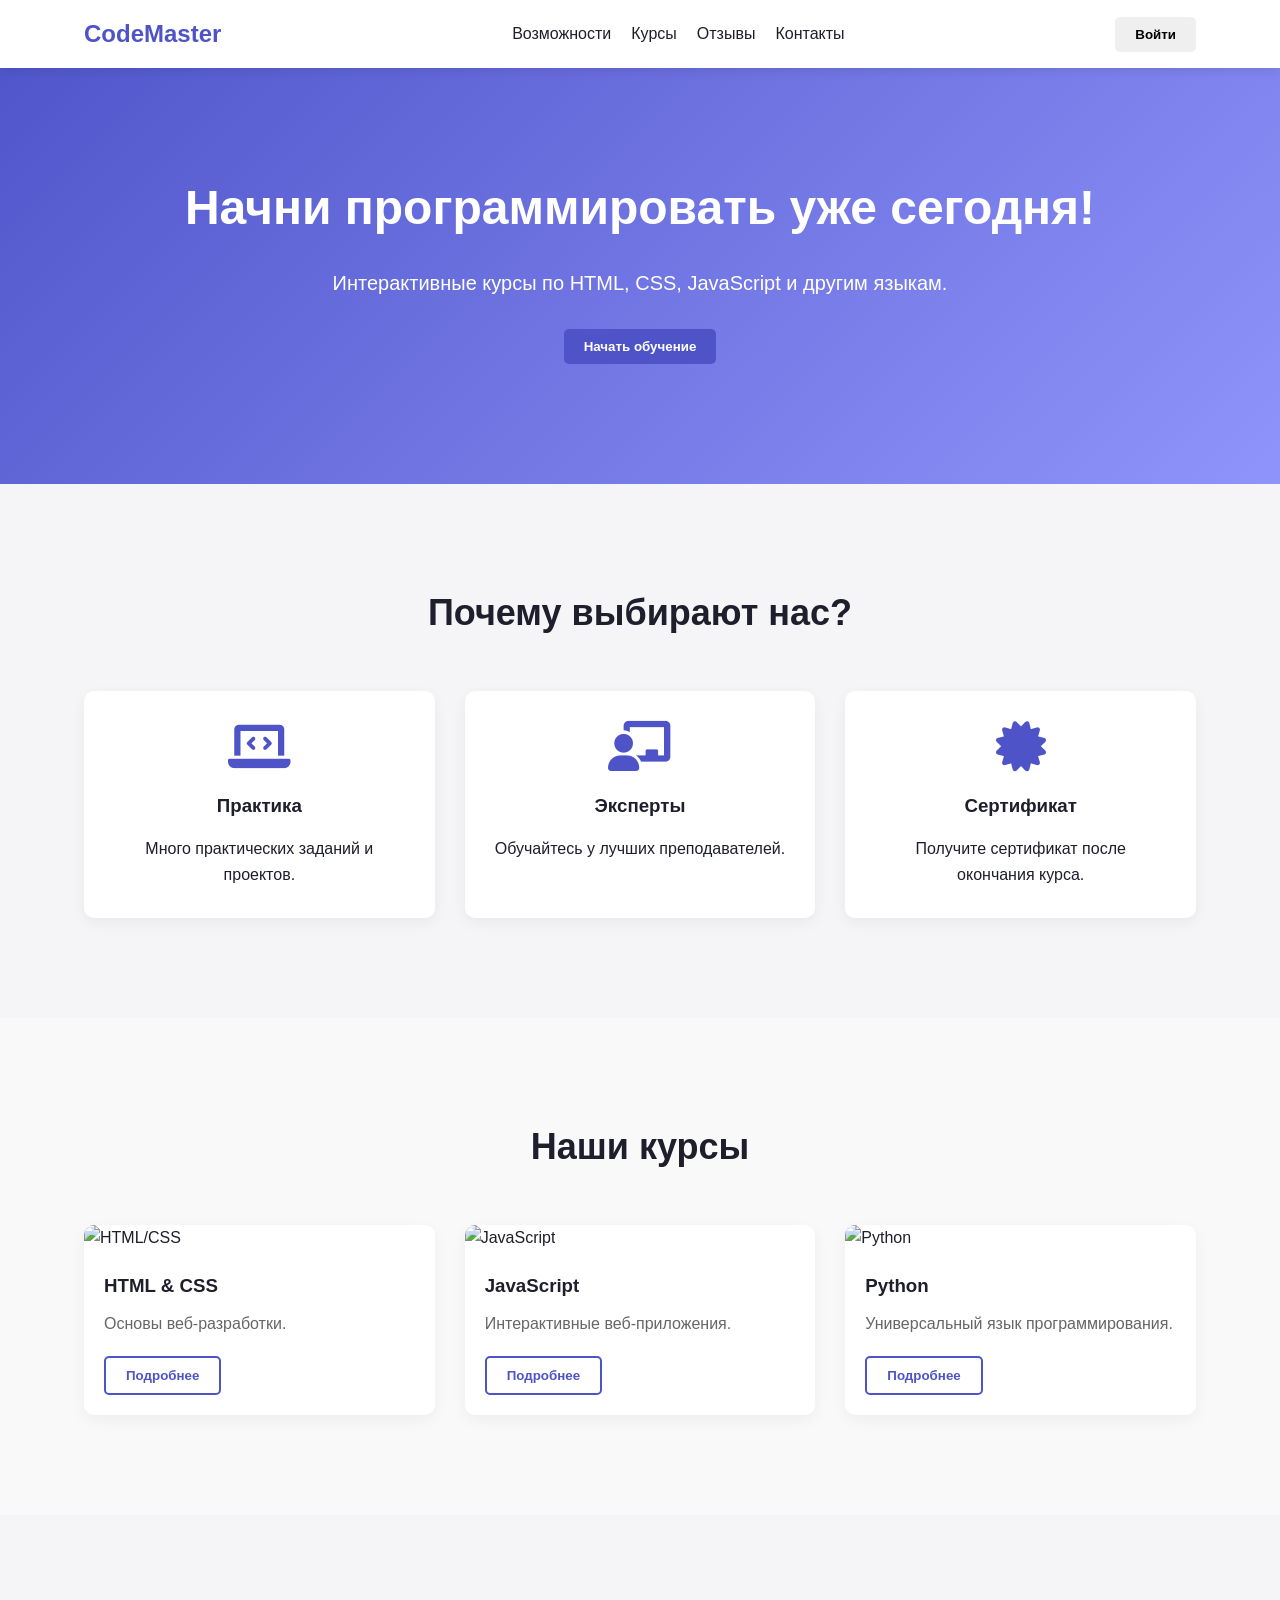
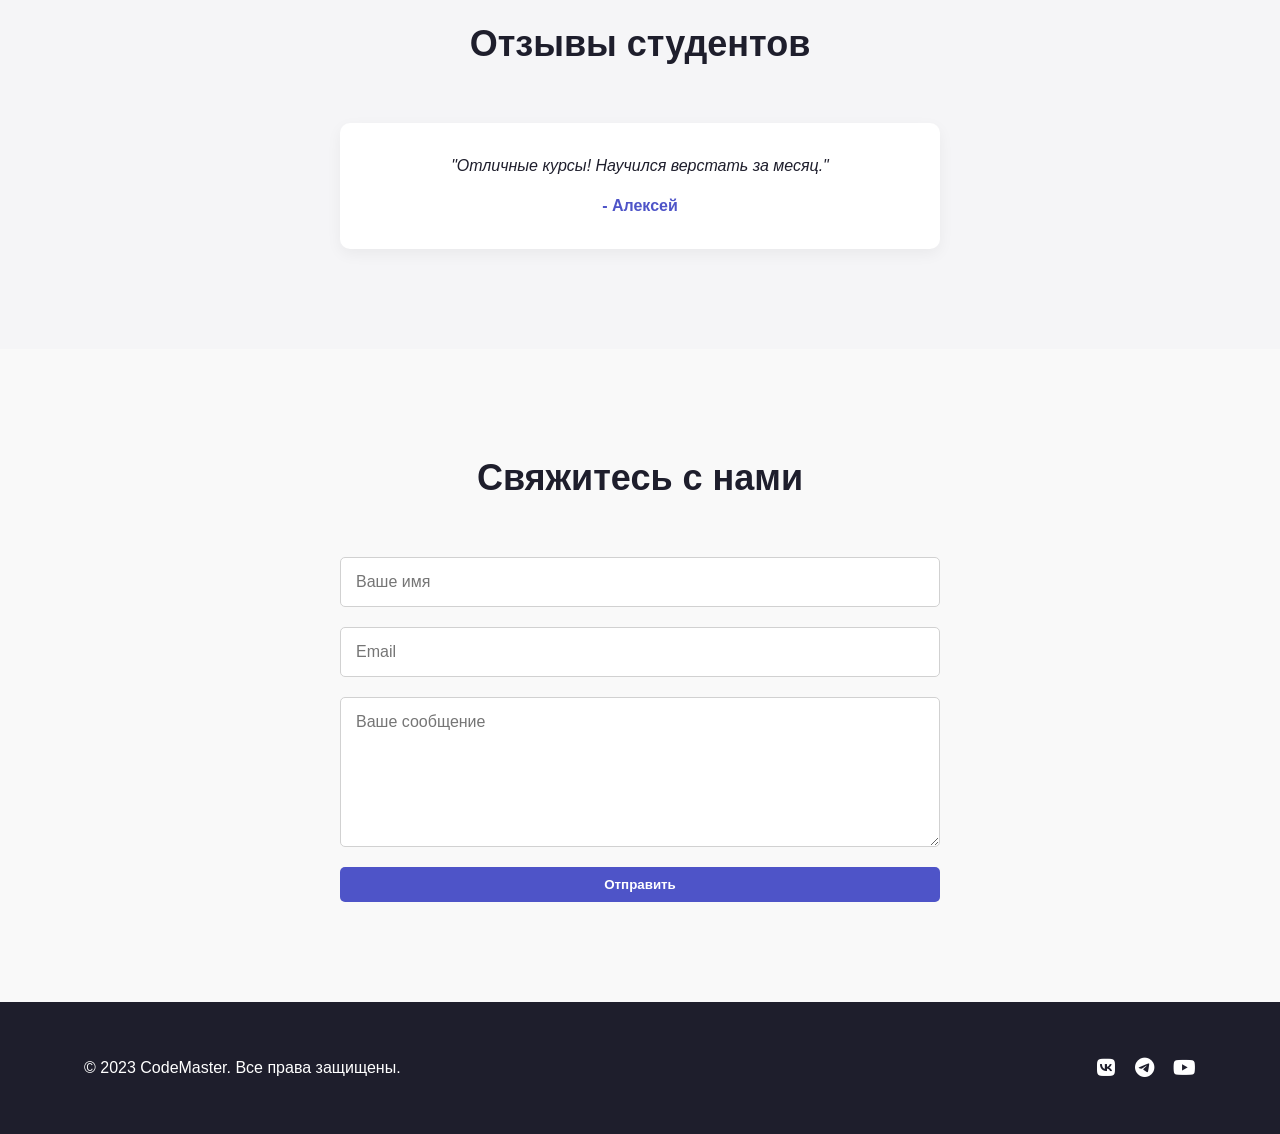
==== index.html @ cb409fe2 "commit" ====
<!DOCTYPE html>
<html lang="ru">
<head>
    <meta charset="UTF-8">
    <meta name="viewport" content="width=device-width, initial-scale=1.0">
    <title>CodeMaster - Изучай программирование легко</title>
    <link rel="stylesheet" href="style.css">
    <link rel="stylesheet" href="https://cdnjs.cloudflare.com/ajax/libs/font-awesome/6.0.0-beta3/css/all.min.css">
</head>
<body>
    <header>
        <div class="container">
            <div class="logo">CodeMaster</div>
            <nav>
                <ul>
                    <li><a href="#features">Возможности</a></li>
                    <li><a href="#courses">Курсы</a></li>
                    <li><a href="#reviews">Отзывы</a></li>
                    <li><a href="#contact">Контакты</a></li>
                </ul>
            </nav>
            <button class="btn">Войти</button>
        </div>
    </header>

    <section class="hero">
        <div class="container">
            <h1>Начни программировать уже сегодня!</h1>
            <p>Интерактивные курсы по HTML, CSS, JavaScript и другим языкам.</p>
            <button class="btn btn-primary">Начать обучение</button>
        </div>
    </section>

    <section id="features" class="features">
        <div class="container">
            <h2>Почему выбирают нас?</h2>
            <div class="features-grid">
                <div class="feature">
                    <i class="fas fa-laptop-code"></i>
                    <h3>Практика</h3>
                    <p>Много практических заданий и проектов.</p>
                </div>
                <div class="feature">
                    <i class="fas fa-chalkboard-teacher"></i>
                    <h3>Эксперты</h3>
                    <p>Обучайтесь у лучших преподавателей.</p>
                </div>
                <div class="feature">
                    <i class="fas fa-certificate"></i>
                    <h3>Сертификат</h3>
                    <p>Получите сертификат после окончания курса.</p>
                </div>
            </div>
        </div>
    </section>

    <section id="courses" class="courses">
        <div class="container">
            <h2>Наши курсы</h2>
            <div class="course-grid">
                <div class="course-card">
                    <img src="https://via.placeholder.com/300x200" alt="HTML/CSS">
                    <h3>HTML & CSS</h3>
                    <p>Основы веб-разработки.</p>
                    <button class="btn btn-outline">Подробнее</button>
                </div>
                <div class="course-card">
                    <img src="https://via.placeholder.com/300x200" alt="JavaScript">
                    <h3>JavaScript</h3>
                    <p>Интерактивные веб-приложения.</p>
                    <button class="btn btn-outline">Подробнее</button>
                </div>
                <div class="course-card">
                    <img src="https://via.placeholder.com/300x200" alt="Python">
                    <h3>Python</h3>
                    <p>Универсальный язык программирования.</p>
                    <button class="btn btn-outline">Подробнее</button>
                </div>
            </div>
        </div>
    </section>

    <section id="reviews" class="reviews">
        <div class="container">
            <h2>Отзывы студентов</h2>
            <div class="review-slider">
                <div class="review">
                    <p>"Отличные курсы! Научился верстать за месяц."</p>
                    <span>- Алексей</span>
                </div>
                <div class="review">
                    <p>"JavaScript объясняют очень понятно. Рекомендую!"</p>
                    <span>- Мария</span>
                </div>
            </div>
        </div>
    </section>

    <section id="contact" class="contact">
        <div class="container">
            <h2>Свяжитесь с нами</h2>
            <form id="contact-form">
                <input type="text" placeholder="Ваше имя" required>
                <input type="email" placeholder="Email" required>
                <textarea placeholder="Ваше сообщение" required></textarea>
                <button type="submit" class="btn btn-primary">Отправить</button>
            </form>
        </div>
    </section>

    <footer>
        <div class="container">
            <p>&copy; 2023 CodeMaster. Все права защищены.</p>
            <div class="social">
                <a href="#"><i class="fab fa-vk"></i></a>
                <a href="#"><i class="fab fa-telegram"></i></a>
                <a href="#"><i class="fab fa-youtube"></i></a>
            </div>
        </div>
    </footer>

    <script src="script.js"></script>
</body>
</html>
---- style.css ----
/* Общие стили */
:root {
    --primary: #4e54c8;
    --secondary: #8f94fb;
    --dark: #1e1e2c;
    --light: #f5f5f7;
    --gray: #d1d1d1;
}

* {
    margin: 0;
    padding: 0;
    box-sizing: border-box;
    font-family: 'Segoe UI', Tahoma, Geneva, Verdana, sans-serif;
}

body {
    background-color: var(--light);
    color: var(--dark);
    line-height: 1.6;
}

.container {
    width: 90%;
    max-width: 1200px;
    margin: 0 auto;
    padding: 20px;
}

.btn {
    padding: 10px 20px;
    border: none;
    border-radius: 5px;
    cursor: pointer;
    font-weight: 600;
    transition: all 0.3s ease;
}

.btn-primary {
    background-color: var(--primary);
    color: white;
}

.btn-primary:hover {
    background-color: #3a3fa0;
}

.btn-outline {
    background-color: transparent;
    border: 2px solid var(--primary);
    color: var(--primary);
}

.btn-outline:hover {
    background-color: var(--primary);
    color: white;
}

/* Шапка */
header {
    background-color: white;
    box-shadow: 0 2px 10px rgba(0, 0, 0, 0.1);
    position: fixed;
    width: 100%;
    z-index: 1000;
}

header .container {
    display: flex;
    justify-content: space-between;
    align-items: center;
    padding: 15px 20px;
}

.logo {
    font-size: 24px;
    font-weight: 700;
    color: var(--primary);
}

nav ul {
    display: flex;
    list-style: none;
}

nav ul li {
    margin-left: 20px;
}

nav ul li a {
    text-decoration: none;
    color: var(--dark);
    font-weight: 500;
}

nav ul li a:hover {
    color: var(--primary);
}

/* Герой-секция */
.hero {
    padding: 150px 0 100px;
    text-align: center;
    background: linear-gradient(135deg, var(--primary), var(--secondary));
    color: white;
}

.hero h1 {
    font-size: 48px;
    margin-bottom: 20px;
}

.hero p {
    font-size: 20px;
    margin-bottom: 30px;
}

/* Возможности */
.features {
    padding: 80px 0;
    text-align: center;
}

.features h2 {
    margin-bottom: 50px;
    font-size: 36px;
}

.features-grid {
    display: grid;
    grid-template-columns: repeat(3, 1fr);
    gap: 30px;
}

.feature {
    padding: 30px;
    background-color: white;
    border-radius: 10px;
    box-shadow: 0 5px 15px rgba(0, 0, 0, 0.05);
}

.feature i {
    font-size: 50px;
    color: var(--primary);
    margin-bottom: 20px;
}

.feature h3 {
    margin-bottom: 15px;
}

/* Курсы */
.courses {
    padding: 80px 0;
    background-color: #f9f9f9;
}

.courses h2 {
    text-align: center;
    margin-bottom: 50px;
    font-size: 36px;
}

.course-grid {
    display: grid;
    grid-template-columns: repeat(3, 1fr);
    gap: 30px;
}

.course-card {
    background-color: white;
    border-radius: 10px;
    overflow: hidden;
    box-shadow: 0 5px 15px rgba(0, 0, 0, 0.05);
    transition: transform 0.3s ease;
}

.course-card:hover {
    transform: translateY(-10px);
}

.course-card img {
    width: 100%;
    height: 200px;
    object-fit: cover;
}

.course-card h3 {
    padding: 20px 20px 10px;
}

.course-card p {
    padding: 0 20px 20px;
    color: #666;
}

.course-card button {
    margin: 0 20px 20px;
}

/* Отзывы */
.reviews {
    padding: 80px 0;
    text-align: center;
}

.reviews h2 {
    margin-bottom: 50px;
    font-size: 36px;
}

.review {
    background-color: white;
    padding: 30px;
    border-radius: 10px;
    box-shadow: 0 5px 15px rgba(0, 0, 0, 0.05);
    margin: 0 auto;
    max-width: 600px;
}

.review p {
    font-style: italic;
    margin-bottom: 15px;
}

.review span {
    font-weight: 600;
    color: var(--primary);
}

/* Контакты */
.contact {
    padding: 80px 0;
    background-color: #f9f9f9;
}

.contact h2 {
    text-align: center;
    margin-bottom: 50px;
    font-size: 36px;
}

#contact-form {
    max-width: 600px;
    margin: 0 auto;
    display: grid;
    gap: 20px;
}

#contact-form input,
#contact-form textarea {
    padding: 15px;
    border: 1px solid var(--gray);
    border-radius: 5px;
    font-size: 16px;
}

#contact-form textarea {
    height: 150px;
    resize: vertical;
}

/* Подвал */
footer {
    background-color: var(--dark);
    color: white;
    padding: 30px 0;
    text-align: center;
}

footer .container {
    display: flex;
    justify-content: space-between;
    align-items: center;
}

.social a {
    color: white;
    margin-left: 15px;
    font-size: 20px;
}

.social a:hover {
    color: var(--secondary);
}

/* Адаптивность */
@media (max-width: 768px) {
    .features-grid,
    .course-grid {
        grid-template-columns: 1fr;
    }

    header .container {
        flex-direction: column;
    }

    nav ul {
        margin: 20px 0;
    }

    .hero h1 {
        font-size: 36px;
    }
}
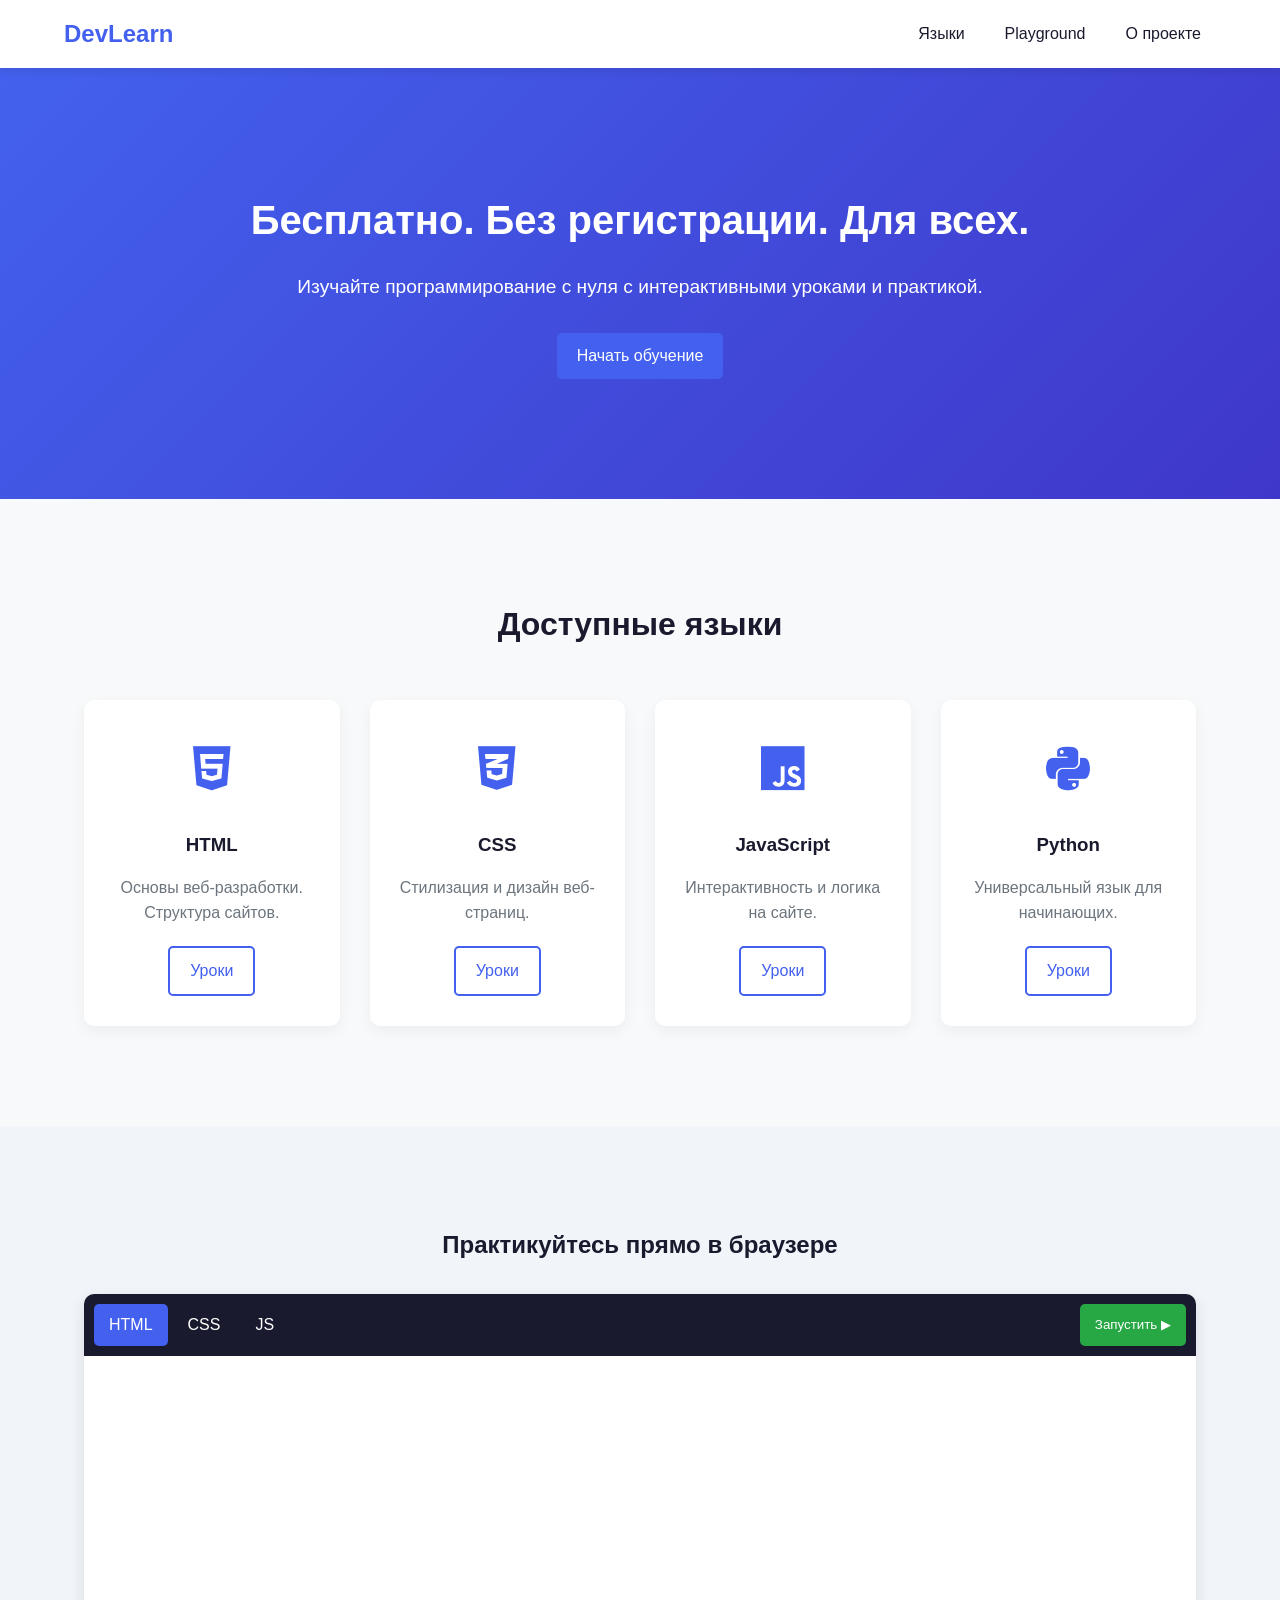
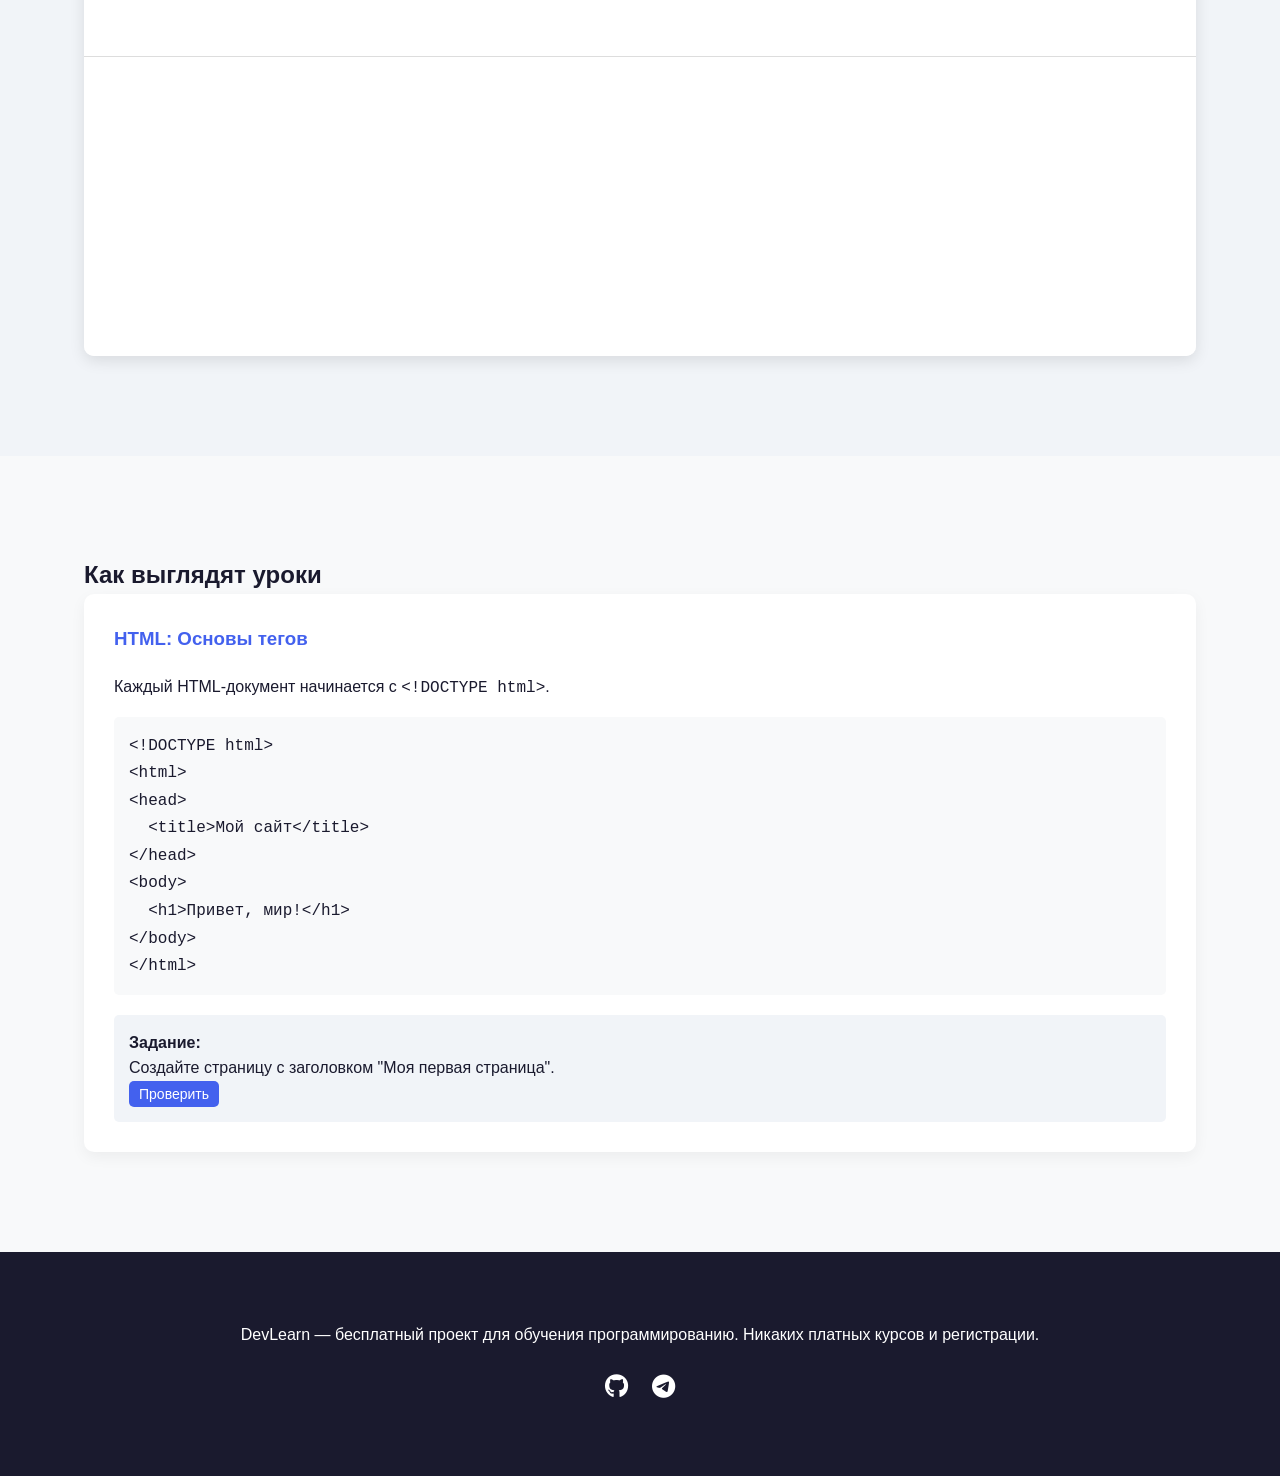
==== commit af8d8f77: "commit" ====
--- a/index.html
+++ b/index.html
@@ -1,124 +1,136 @@
 <!DOCTYPE html>
 <html lang="ru">
+
 <head>
-    <meta charset="UTF-8">
-    <meta name="viewport" content="width=device-width, initial-scale=1.0">
-    <title>CodeMaster - Изучай программирование легко</title>
-    <link rel="stylesheet" href="style.css">
-    <link rel="stylesheet" href="https://cdnjs.cloudflare.com/ajax/libs/font-awesome/6.0.0-beta3/css/all.min.css">
+  <meta charset="UTF-8">
+  <meta name="viewport" content="width=device-width, initial-scale=1.0">
+  <title>DevLearn — Бесплатное обучение программированию</title>
+  <link rel="stylesheet" href="/style.css">
+  <link rel="stylesheet" href="https://cdnjs.cloudflare.com/ajax/libs/font-awesome/6.4.0/css/all.min.css">
 </head>
+
 <body>
-    <header>
-        <div class="container">
-            <div class="logo">CodeMaster</div>
-            <nav>
-                <ul>
-                    <li><a href="#features">Возможности</a></li>
-                    <li><a href="#courses">Курсы</a></li>
-                    <li><a href="#reviews">Отзывы</a></li>
-                    <li><a href="#contact">Контакты</a></li>
-                </ul>
-            </nav>
-            <button class="btn">Войти</button>
+  <header>
+    <div class="container">
+      <h1 class="logo">DevLearn</h1>
+      <nav>
+        <ul>
+          <li><a href="#languages">Языки</a></li>
+          <li><a href="#playground">Playground</a></li>
+          <li><a href="#about">О проекте</a></li>
+        </ul>
+      </nav>
+    </div>
+  </header>
+
+  <section class="hero">
+    <div class="container">
+      <h2>Бесплатно. Без регистрации. Для всех.</h2>
+      <p>Изучайте программирование с нуля с интерактивными уроками и практикой.</p>
+      <a href="#languages" class="btn">Начать обучение</a>
+    </div>
+  </section>
+
+  <section id="languages" class="languages">
+    <div class="container">
+      <h2>Доступные языки</h2>
+      <div class="lang-grid">
+        <!-- HTML -->
+        <div class="lang-card">
+          <div class="lang-icon"><i class="fab fa-html5"></i></div>
+          <h3>HTML</h3>
+          <p>Основы веб-разработки. Структура сайтов.</p>
+          <a href="/lessons/python/index.html" class="btn btn-outline">Уроки</a>
         </div>
-    </header>
 
-    <section class="hero">
-        <div class="container">
-            <h1>Начни программировать уже сегодня!</h1>
-            <p>Интерактивные курсы по HTML, CSS, JavaScript и другим языкам.</p>
-            <button class="btn btn-primary">Начать обучение</button>
+        <!-- CSS -->
+        <div class="lang-card">
+          <div class="lang-icon"><i class="fab fa-css3-alt"></i></div>
+          <h3>CSS</h3>
+          <p>Стилизация и дизайн веб-страниц.</p>
+          <a href="#" class="btn btn-outline">Уроки</a>
         </div>
-    </section>
 
-    <section id="features" class="features">
-        <div class="container">
-            <h2>Почему выбирают нас?</h2>
-            <div class="features-grid">
-                <div class="feature">
-                    <i class="fas fa-laptop-code"></i>
-                    <h3>Практика</h3>
-                    <p>Много практических заданий и проектов.</p>
-                </div>
-                <div class="feature">
-                    <i class="fas fa-chalkboard-teacher"></i>
-                    <h3>Эксперты</h3>
-                    <p>Обучайтесь у лучших преподавателей.</p>
-                </div>
-                <div class="feature">
-                    <i class="fas fa-certificate"></i>
-                    <h3>Сертификат</h3>
-                    <p>Получите сертификат после окончания курса.</p>
-                </div>
-            </div>
+        <!-- JavaScript -->
+        <div class="lang-card">
+          <div class="lang-icon"><i class="fab fa-js"></i></div>
+          <h3>JavaScript</h3>
+          <p>Интерактивность и логика на сайте.</p>
+          <a href="#" class="btn btn-outline">Уроки</a>
         </div>
-    </section>
 
-    <section id="courses" class="courses">
-        <div class="container">
-            <h2>Наши курсы</h2>
-            <div class="course-grid">
-                <div class="course-card">
-                    <img src="https://via.placeholder.com/300x200" alt="HTML/CSS">
-                    <h3>HTML & CSS</h3>
-                    <p>Основы веб-разработки.</p>
-                    <button class="btn btn-outline">Подробнее</button>
-                </div>
-                <div class="course-card">
-                    <img src="https://via.placeholder.com/300x200" alt="JavaScript">
-                    <h3>JavaScript</h3>
-                    <p>Интерактивные веб-приложения.</p>
-                    <button class="btn btn-outline">Подробнее</button>
-                </div>
-                <div class="course-card">
-                    <img src="https://via.placeholder.com/300x200" alt="Python">
-                    <h3>Python</h3>
-                    <p>Универсальный язык программирования.</p>
-                    <button class="btn btn-outline">Подробнее</button>
-                </div>
-            </div>
+        <!-- Python -->
+        <div class="lang-card">
+          <div class="lang-icon"><i class="fab fa-python"></i></div>
+          <h3>Python</h3>
+          <p>Универсальный язык для начинающих.</p>
+          <a href="#" class="btn btn-outline">Уроки</a>
         </div>
-    </section>
+      </div>
+    </div>
+  </section>
 
-    <section id="reviews" class="reviews">
-        <div class="container">
-            <h2>Отзывы студентов</h2>
-            <div class="review-slider">
-                <div class="review">
-                    <p>"Отличные курсы! Научился верстать за месяц."</p>
-                    <span>- Алексей</span>
-                </div>
-                <div class="review">
-                    <p>"JavaScript объясняют очень понятно. Рекомендую!"</p>
-                    <span>- Мария</span>
-                </div>
-            </div>
+  <!-- Playground -->
+  <section id="playground" class="playground">
+    <div class="container">
+      <h2>Практикуйтесь прямо в браузере</h2>
+      <div class="code-editor">
+        <div class="editor-header">
+          <span class="lang-tab active">HTML</span>
+          <span class="lang-tab">CSS</span>
+          <span class="lang-tab">JS</span>
+          <button id="run-code" class="btn">Запустить ▶</button>
         </div>
-    </section>
+        <div class="editor-content">
+          <textarea id="html-code" class="code-area" placeholder="<div>Ваш HTML-код здесь</div>"></textarea>
+          <textarea id="css-code" class="code-area" placeholder="body { background: #f0f0f0; }"></textarea>
+          <textarea id="js-code" class="code-area" placeholder="console.log('Hello!');"></textarea>
+        </div>
+        <div class="editor-preview">
+          <iframe id="preview-frame"></iframe>
+        </div>
+      </div>
+    </div>
+  </section>
 
-    <section id="contact" class="contact">
-        <div class="container">
-            <h2>Свяжитесь с нами</h2>
-            <form id="contact-form">
-                <input type="text" placeholder="Ваше имя" required>
-                <input type="email" placeholder="Email" required>
-                <textarea placeholder="Ваше сообщение" required></textarea>
-                <button type="submit" class="btn btn-primary">Отправить</button>
-            </form>
+  <!-- Пример урока -->
+  <section class="lesson-example">
+    <div class="container">
+      <h2>Как выглядят уроки</h2>
+      <div class="lesson-card">
+        <h3>HTML: Основы тегов</h3>
+        <div class="lesson-content">
+          <p>Каждый HTML-документ начинается с <code>&lt;!DOCTYPE html&gt;</code>.</p>
+          <pre><code>&lt;!DOCTYPE html&gt;
+&lt;html&gt;
+&lt;head&gt;
+  &lt;title&gt;Мой сайт&lt;/title&gt;
+&lt;/head&gt;
+&lt;body&gt;
+  &lt;h1&gt;Привет, мир!&lt;/h1&gt;
+&lt;/body&gt;
+&lt;/html&gt;</code></pre>
+          <div class="task">
+            <h4>Задание:</h4>
+            <p>Создайте страницу с заголовком "Моя первая страница".</p>
+            <button class="btn btn-small">Проверить</button>
+          </div>
         </div>
-    </section>
+      </div>
+    </div>
+  </section>
 
-    <footer>
-        <div class="container">
-            <p>&copy; 2023 CodeMaster. Все права защищены.</p>
-            <div class="social">
-                <a href="#"><i class="fab fa-vk"></i></a>
-                <a href="#"><i class="fab fa-telegram"></i></a>
-                <a href="#"><i class="fab fa-youtube"></i></a>
-            </div>
-        </div>
-    </footer>
+  <footer id="about">
+    <div class="container">
+      <p>DevLearn — бесплатный проект для обучения программированию. Никаких платных курсов и регистрации.</p>
+      <div class="social">
+        <a href="#"><i class="fab fa-github"></i></a>
+        <a href="#"><i class="fab fa-telegram"></i></a>
+      </div>
+    </div>
+  </footer>
 
-    <script src="script.js"></script>
+  <script src="script.js"></script>
 </body>
+
 </html>
--- a/style.css
+++ b/style.css
@@ -1,10 +1,10 @@
-/* Общие стили */
+/* Основные стили */
 :root {
-    --primary: #4e54c8;
-    --secondary: #8f94fb;
-    --dark: #1e1e2c;
-    --light: #f5f5f7;
-    --gray: #d1d1d1;
+    --primary: #4361ee;
+    --secondary: #3f37c9;
+    --dark: #1a1a2e;
+    --light: #f8f9fa;
+    --gray: #6c757d;
 }
 
 * {
@@ -28,48 +28,51 @@
 }
 
 .btn {
+    display: inline-block;
     padding: 10px 20px;
+    background-color: var(--primary);
+    color: white;
     border: none;
     border-radius: 5px;
+    text-decoration: none;
     cursor: pointer;
-    font-weight: 600;
-    transition: all 0.3s ease;
-}
-
-.btn-primary {
-    background-color: var(--primary);
-    color: white;
-}
-
-.btn-primary:hover {
-    background-color: #3a3fa0;
+    transition: background 0.3s;
+}
+
+.btn:hover {
+    background-color: var(--secondary);
 }
 
 .btn-outline {
-    background-color: transparent;
+    background: transparent;
     border: 2px solid var(--primary);
     color: var(--primary);
 }
 
 .btn-outline:hover {
-    background-color: var(--primary);
-    color: white;
+    background: var(--primary);
+    color: white;
+}
+
+.btn-small {
+    padding: 5px 10px;
+    font-size: 14px;
 }
 
 /* Шапка */
 header {
     background-color: white;
     box-shadow: 0 2px 10px rgba(0, 0, 0, 0.1);
-    position: fixed;
-    width: 100%;
-    z-index: 1000;
+    position: sticky;
+    top: 0;
+    z-index: 100;
 }
 
 header .container {
     display: flex;
     justify-content: space-between;
     align-items: center;
-    padding: 15px 20px;
+    padding: 15px 0;
 }
 
 .logo {
@@ -80,226 +83,230 @@
 
 nav ul {
     display: flex;
+    gap: 10px;
     list-style: none;
 }
 
-nav ul li {
-    margin-left: 20px;
-}
-
 nav ul li a {
+    padding: 10px 15px;
     text-decoration: none;
     color: var(--dark);
     font-weight: 500;
+    transition: all 0.3s;
+    border-radius: 5px;
 }
 
 nav ul li a:hover {
+    color: var(--light);
+    background-color: var(--primary);
+}
+
+/* Герой */
+.hero {
+    padding: 100px 0;
+    text-align: center;
+    background: linear-gradient(135deg, var(--primary), var(--secondary));
+    color: white;
+}
+
+.hero h2 {
+    font-size: 2.5rem;
+    margin-bottom: 20px;
+}
+
+.hero p {
+    font-size: 1.2rem;
+    margin-bottom: 30px;
+}
+
+/* Языки */
+.languages {
+    padding: 80px 0;
+}
+
+.languages h2 {
+    text-align: center;
+    margin-bottom: 50px;
+    font-size: 2rem;
+}
+
+.lang-grid {
+    display: grid;
+    grid-template-columns: repeat(auto-fit, minmax(250px, 1fr));
+    gap: 30px;
+}
+
+.lang-card {
+    background: white;
+    padding: 30px;
+    border-radius: 10px;
+    text-align: center;
+    box-shadow: 0 5px 15px rgba(0, 0, 0, 0.05);
+    transition: transform 0.3s;
+}
+
+.lang-card:hover {
+    transform: translateY(-10px);
+}
+
+.lang-icon {
+    font-size: 50px;
+    margin-bottom: 20px;
     color: var(--primary);
 }
 
-/* Герой-секция */
-.hero {
-    padding: 150px 0 100px;
-    text-align: center;
-    background: linear-gradient(135deg, var(--primary), var(--secondary));
-    color: white;
-}
-
-.hero h1 {
-    font-size: 48px;
+.lang-card h3 {
+    margin-bottom: 15px;
+}
+
+.lang-card p {
+    color: var(--gray);
     margin-bottom: 20px;
 }
 
-.hero p {
-    font-size: 20px;
+/* Playground */
+.playground {
+    padding: 80px 0;
+    background-color: #f1f4f8;
+}
+
+.playground h2 {
+    text-align: center;
     margin-bottom: 30px;
 }
 
-/* Возможности */
-.features {
-    padding: 80px 0;
-    text-align: center;
-}
-
-.features h2 {
-    margin-bottom: 50px;
-    font-size: 36px;
-}
-
-.features-grid {
-    display: grid;
-    grid-template-columns: repeat(3, 1fr);
-    gap: 30px;
-}
-
-.feature {
-    padding: 30px;
-    background-color: white;
-    border-radius: 10px;
-    box-shadow: 0 5px 15px rgba(0, 0, 0, 0.05);
-}
-
-.feature i {
-    font-size: 50px;
-    color: var(--primary);
-    margin-bottom: 20px;
-}
-
-.feature h3 {
-    margin-bottom: 15px;
-}
-
-/* Курсы */
-.courses {
-    padding: 80px 0;
-    background-color: #f9f9f9;
-}
-
-.courses h2 {
-    text-align: center;
-    margin-bottom: 50px;
-    font-size: 36px;
-}
-
-.course-grid {
-    display: grid;
-    grid-template-columns: repeat(3, 1fr);
-    gap: 30px;
-}
-
-.course-card {
-    background-color: white;
+.code-editor {
+    background: white;
     border-radius: 10px;
     overflow: hidden;
-    box-shadow: 0 5px 15px rgba(0, 0, 0, 0.05);
-    transition: transform 0.3s ease;
-}
-
-.course-card:hover {
-    transform: translateY(-10px);
-}
-
-.course-card img {
+    box-shadow: 0 5px 15px rgba(0, 0, 0, 0.1);
+}
+
+.editor-header {
+    display: flex;
+    background: var(--dark);
+    padding: 10px;
+}
+
+.lang-tab {
+    color: white;
+    padding: 8px 15px;
+    cursor: pointer;
+    border-radius: 5px;
+    margin-right: 5px;
+}
+
+.lang-tab.active {
+    background: var(--primary);
+}
+
+#run-code {
+    margin-left: auto;
+    padding: 5px 15px;
+    background: #28a745;
+}
+
+.editor-content {
+    display: flex;
+    height: 300px;
+}
+
+.code-area {
+    flex: 1;
+    border: none;
+    padding: 15px;
+    font-family: 'Courier New', monospace;
+    resize: none;
+    outline: none;
+    display: none;
+}
+
+.code-area.active {
+    display: block;
+}
+
+.editor-preview {
+    height: 300px;
+    border-top: 1px solid #ddd;
+}
+
+#preview-frame {
     width: 100%;
-    height: 200px;
-    object-fit: cover;
-}
-
-.course-card h3 {
-    padding: 20px 20px 10px;
-}
-
-.course-card p {
-    padding: 0 20px 20px;
-    color: #666;
-}
-
-.course-card button {
-    margin: 0 20px 20px;
-}
-
-/* Отзывы */
-.reviews {
+    height: 100%;
+    border: none;
+    background: white;
+}
+
+/* Уроки */
+.lesson-example {
     padding: 80px 0;
-    text-align: center;
-}
-
-.reviews h2 {
-    margin-bottom: 50px;
-    font-size: 36px;
-}
-
-.review {
-    background-color: white;
+}
+
+.lesson-card {
+    background: white;
     padding: 30px;
     border-radius: 10px;
     box-shadow: 0 5px 15px rgba(0, 0, 0, 0.05);
-    margin: 0 auto;
-    max-width: 600px;
-}
-
-.review p {
-    font-style: italic;
-    margin-bottom: 15px;
-}
-
-.review span {
-    font-weight: 600;
+}
+
+.lesson-card h3 {
+    margin-bottom: 20px;
     color: var(--primary);
 }
 
-/* Контакты */
-.contact {
-    padding: 80px 0;
-    background-color: #f9f9f9;
-}
-
-.contact h2 {
-    text-align: center;
-    margin-bottom: 50px;
-    font-size: 36px;
-}
-
-#contact-form {
-    max-width: 600px;
-    margin: 0 auto;
-    display: grid;
-    gap: 20px;
-}
-
-#contact-form input,
-#contact-form textarea {
+pre {
+    background: #f8f9fa;
     padding: 15px;
-    border: 1px solid var(--gray);
-    border-radius: 5px;
-    font-size: 16px;
-}
-
-#contact-form textarea {
-    height: 150px;
-    resize: vertical;
+    border-radius: 5px;
+    overflow-x: auto;
+    margin: 15px 0;
+}
+
+code {
+    font-family: 'Courier New', monospace;
+}
+
+.task {
+    background: #f1f4f8;
+    padding: 15px;
+    border-radius: 5px;
+    margin-top: 20px;
 }
 
 /* Подвал */
 footer {
-    background-color: var(--dark);
-    color: white;
-    padding: 30px 0;
-    text-align: center;
-}
-
-footer .container {
-    display: flex;
-    justify-content: space-between;
-    align-items: center;
+    background: var(--dark);
+    color: white;
+    padding: 50px 0;
+    text-align: center;
+}
+
+.social {
+    margin-top: 20px;
 }
 
 .social a {
     color: white;
-    margin-left: 15px;
-    font-size: 20px;
-}
-
-.social a:hover {
-    color: var(--secondary);
+    font-size: 24px;
+    margin: 0 10px;
 }
 
 /* Адаптивность */
 @media (max-width: 768px) {
-    .features-grid,
-    .course-grid {
-        grid-template-columns: 1fr;
-    }
-
     header .container {
         flex-direction: column;
     }
 
     nav ul {
-        margin: 20px 0;
+        margin-top: 20px;
     }
 
-    .hero h1 {
-        font-size: 36px;
+    .editor-content {
+        flex-direction: column;
+        height: auto;
+    }
+
+    .code-area {
+        height: 200px;
     }
 }
